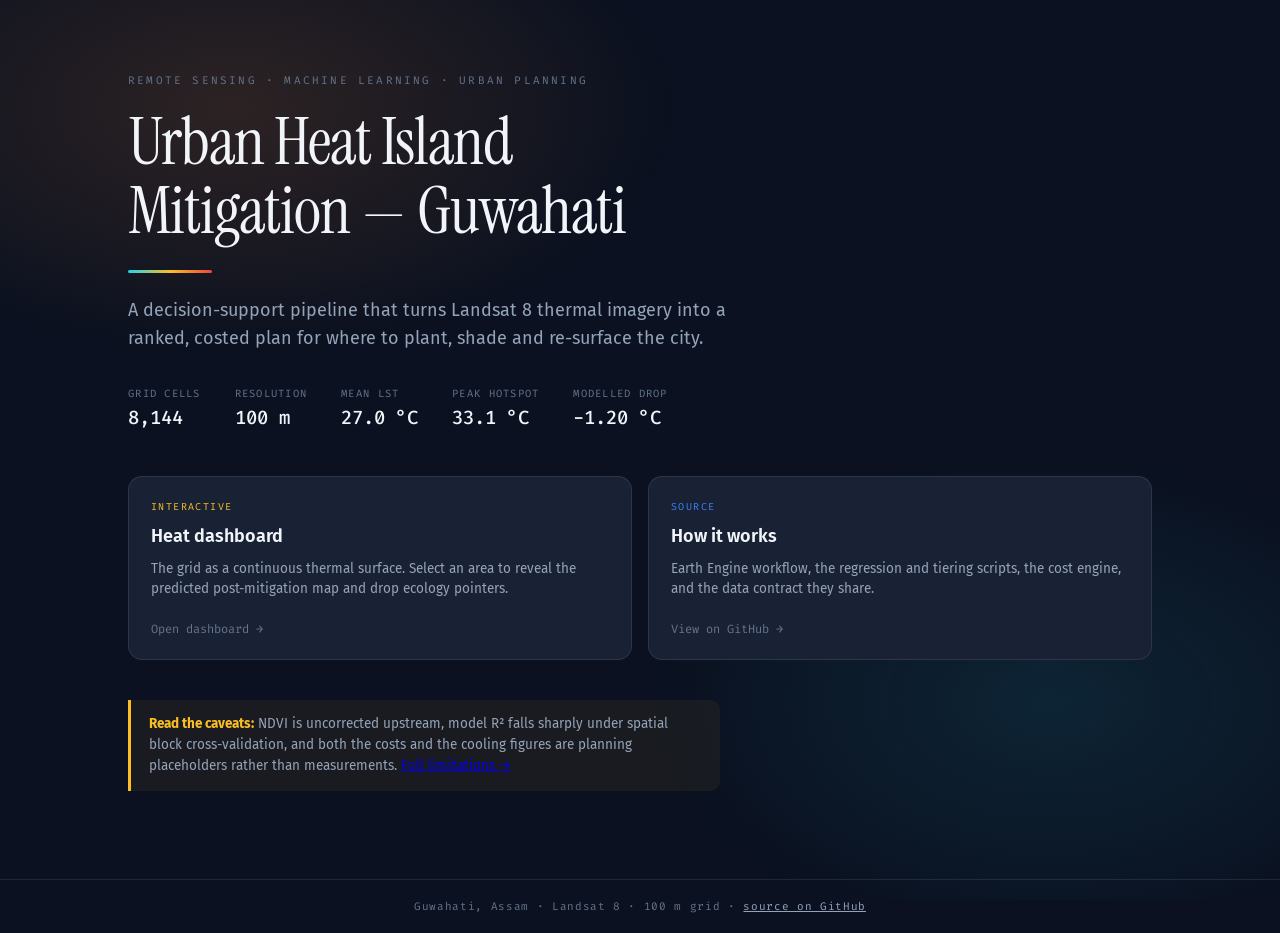
==== index.html @ 8e6ba443 "Remove the presentation module Deletes presentation/ (deck, architecture diagram and screenshots, ~4" ====
<!DOCTYPE html>
<html lang="en">
<head>
<meta charset="UTF-8" />
<meta name="viewport" content="width=device-width, initial-scale=1" />
<title>Urban Heat Island Mitigation — Guwahati</title>
<meta name="description" content="Turning Landsat thermal imagery into a ranked, costed cooling plan for Guwahati, Assam." />
<link rel="icon" href="data:image/svg+xml,%3Csvg xmlns='http://www.w3.org/2000/svg' viewBox='0 0 32 32'%3E%3Ccircle cx='16' cy='16' r='13' fill='%23FB923C'/%3E%3Ccircle cx='16' cy='16' r='7' fill='%23EF4444'/%3E%3C/svg%3E" />
<link rel="preconnect" href="https://fonts.googleapis.com" />
<link rel="preconnect" href="https://fonts.gstatic.com" crossorigin />
<link href="https://fonts.googleapis.com/css2?family=Instrument+Serif&family=Fira+Code:wght@400;500&family=Fira+Sans:wght@300;400;500;600&display=swap" rel="stylesheet" />
<style>
:root {
  --bg: #0B1120; --surface: #131C2E; --surface-2: #192134;
  --border: rgba(255,255,255,.09); --border-2: rgba(255,255,255,.18);
  --fg: #F1F5F9; --muted: #94A3B8; --dim: #64748B;
  --accent: #FBBF24; --cool: #34D399; --primary: #3B82F6;
}
* { box-sizing: border-box; margin: 0; padding: 0; }
body {
  background: var(--bg);
  color: var(--fg);
  font-family: 'Fira Sans', system-ui, sans-serif;
  line-height: 1.55;
  min-height: 100vh;
  display: flex;
  flex-direction: column;
}
.glow {
  position: fixed; inset: 0; z-index: 0; pointer-events: none;
  background:
    radial-gradient(50% 40% at 18% 12%, rgba(251,146,60,.14), transparent 70%),
    radial-gradient(45% 40% at 82% 78%, rgba(34,211,238,.10), transparent 70%);
}
main { position: relative; z-index: 1; flex: 1; width: 100%; max-width: 1080px; margin: 0 auto; padding: 72px 28px 40px; }
.eyebrow {
  font-family: 'Fira Code', monospace; font-size: 11px; letter-spacing: .2em;
  text-transform: uppercase; color: var(--dim); margin-bottom: 18px;
}
h1 { font-family: 'Instrument Serif', Georgia, serif; font-weight: 400; font-size: clamp(38px, 6vw, 66px); line-height: 1.05; letter-spacing: -.015em; }
.rule { width: 84px; height: 3px; border-radius: 2px; margin: 24px 0; background: linear-gradient(90deg, #22D3EE, var(--accent), #EF4444); }
.lead { color: var(--muted); font-size: clamp(15px, 1.6vw, 18px); max-width: 66ch; }

.stats { display: flex; flex-wrap: wrap; gap: 34px; margin: 34px 0 44px; }
.stats div span { display: block; font-family: 'Fira Code', monospace; font-size: 10.5px; letter-spacing: .12em; text-transform: uppercase; color: var(--dim); }
.stats div b { font-family: 'Fira Code', monospace; font-size: 19px; font-weight: 500; }

.cards { display: grid; grid-template-columns: repeat(auto-fit, minmax(260px, 1fr)); gap: 16px; }
a.card {
  display: flex; flex-direction: column; gap: 8px;
  background: var(--surface-2); border: 1px solid var(--border);
  border-radius: 14px; padding: 22px 22px 20px;
  text-decoration: none; color: inherit;
  transition: border-color .2s ease, background .2s ease, transform .2s ease;
}
a.card:hover { border-color: var(--border-2); background: #1F2A40; transform: translateY(-2px); }
a.card:focus-visible { outline: 2px solid var(--accent); outline-offset: 3px; }
.card .tag {
  font-family: 'Fira Code', monospace; font-size: 10px; letter-spacing: .14em;
  text-transform: uppercase; color: var(--accent);
}
.card.b .tag { color: var(--primary); }
.card.c .tag { color: var(--cool); }
.card h2 { font-size: 18px; font-weight: 600; }
.card p { color: var(--muted); font-size: 13.5px; }
.card .go { margin-top: auto; padding-top: 12px; font-family: 'Fira Code', monospace; font-size: 12px; color: var(--dim); }
a.card:hover .go { color: var(--fg); }

.note {
  margin-top: 40px; border-left: 3px solid var(--accent);
  background: rgba(251,191,36,.06); border-radius: 0 10px 10px 0;
  padding: 14px 18px; font-size: 13.5px; color: var(--muted); max-width: 74ch;
}
.note b { color: var(--accent); }

footer {
  position: relative; z-index: 1;
  border-top: 1px solid var(--border); margin-top: 48px;
  padding: 18px 28px; text-align: center;
  font-family: 'Fira Code', monospace; font-size: 11px; color: var(--dim); letter-spacing: .06em;
}
footer a { color: var(--muted); }

@media (max-width: 620px) { main { padding: 44px 20px 32px; } .stats { gap: 22px; } }
@media (prefers-reduced-motion: reduce) { * { transition: none !important; } }
</style>
</head>
<body>
<div class="glow"></div>

<main>
  <p class="eyebrow">Remote sensing · Machine learning · Urban planning</p>
  <h1>Urban Heat Island<br/>Mitigation — Guwahati</h1>
  <div class="rule"></div>
  <p class="lead">A decision-support pipeline that turns Landsat&nbsp;8 thermal imagery into a ranked, costed plan for where to plant, shade and re-surface the city.</p>

  <div class="stats">
    <div><span>Grid cells</span><b>8,144</b></div>
    <div><span>Resolution</span><b>100 m</b></div>
    <div><span>Mean LST</span><b>27.0 °C</b></div>
    <div><span>Peak hotspot</span><b>33.1 °C</b></div>
    <div><span>Modelled drop</span><b>−1.20 °C</b></div>
  </div>

  <div class="cards">
    <a class="card" href="/frontend/">
      <span class="tag">Interactive</span>
      <h2>Heat dashboard</h2>
      <p>The grid as a continuous thermal surface. Select an area to reveal the predicted post-mitigation map and drop ecology pointers.</p>
      <span class="go">Open dashboard →</span>
    </a>

    <a class="card b" href="https://github.com/ankamteja/urban-heat-island-mitigation-simulation">
      <span class="tag">Source</span>
      <h2>How it works</h2>
      <p>Earth Engine workflow, the regression and tiering scripts, the cost engine, and the data contract they share.</p>
      <span class="go">View on GitHub →</span>
    </a>
  </div>

  <p class="note"><b>Read the caveats:</b> NDVI is uncorrected upstream, model R² falls sharply under spatial block cross-validation, and both the costs and the cooling figures are planning placeholders rather than measurements. <a href="https://github.com/ankamteja/urban-heat-island-mitigation-simulation/blob/main/docs/08-limitations.md">Full limitations →</a></p>
</main>

<footer>
  Guwahati, Assam · Landsat 8 · 100 m grid ·
  <a href="https://github.com/ankamteja/urban-heat-island-mitigation-simulation">source on GitHub</a>
</footer>
</body>
</html>
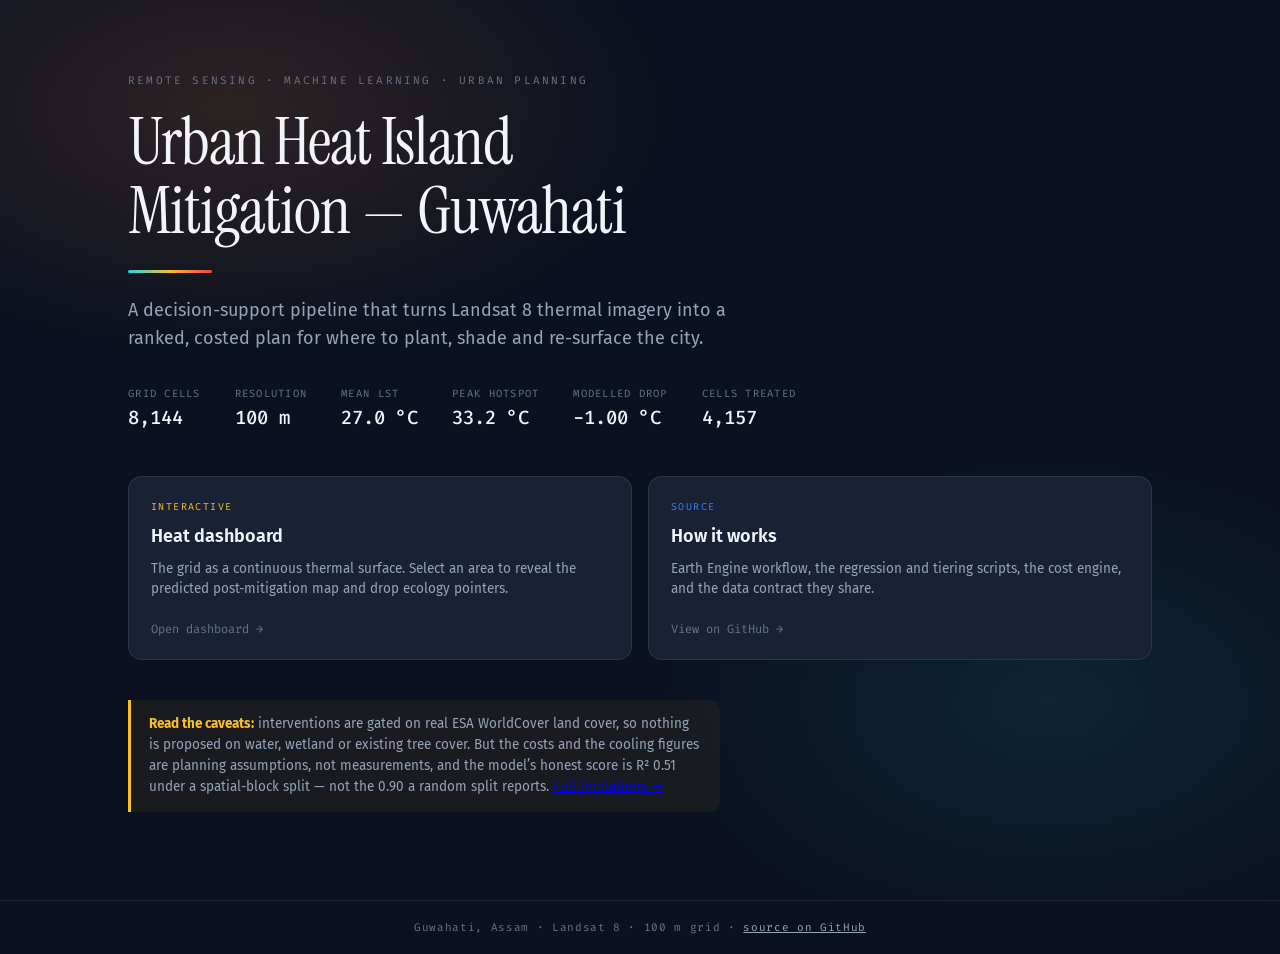
==== commit 8d1af8fb: "Correct stale figures and caveats on the landing page The landing page still warned that NDVI was un" ====
--- a/index.html
+++ b/index.html
@@ -98,8 +98,9 @@
     <div><span>Grid cells</span><b>8,144</b></div>
     <div><span>Resolution</span><b>100 m</b></div>
     <div><span>Mean LST</span><b>27.0 °C</b></div>
-    <div><span>Peak hotspot</span><b>33.1 °C</b></div>
-    <div><span>Modelled drop</span><b>−1.20 °C</b></div>
+    <div><span>Peak hotspot</span><b>33.2 °C</b></div>
+    <div><span>Modelled drop</span><b>−1.00 °C</b></div>
+    <div><span>Cells treated</span><b>4,157</b></div>
   </div>
 
   <div class="cards">
@@ -118,7 +119,7 @@
     </a>
   </div>
 
-  <p class="note"><b>Read the caveats:</b> NDVI is uncorrected upstream, model R² falls sharply under spatial block cross-validation, and both the costs and the cooling figures are planning placeholders rather than measurements. <a href="https://github.com/ankamteja/urban-heat-island-mitigation-simulation/blob/main/docs/08-limitations.md">Full limitations →</a></p>
+  <p class="note"><b>Read the caveats:</b> interventions are gated on real ESA WorldCover land cover, so nothing is proposed on water, wetland or existing tree cover. But the costs and the cooling figures are planning assumptions, not measurements, and the model’s honest score is R² 0.51 under a spatial-block split — not the 0.90 a random split reports. <a href="https://github.com/ankamteja/urban-heat-island-mitigation-simulation/blob/main/docs/08-limitations.md">Full limitations →</a></p>
 </main>
 
 <footer>
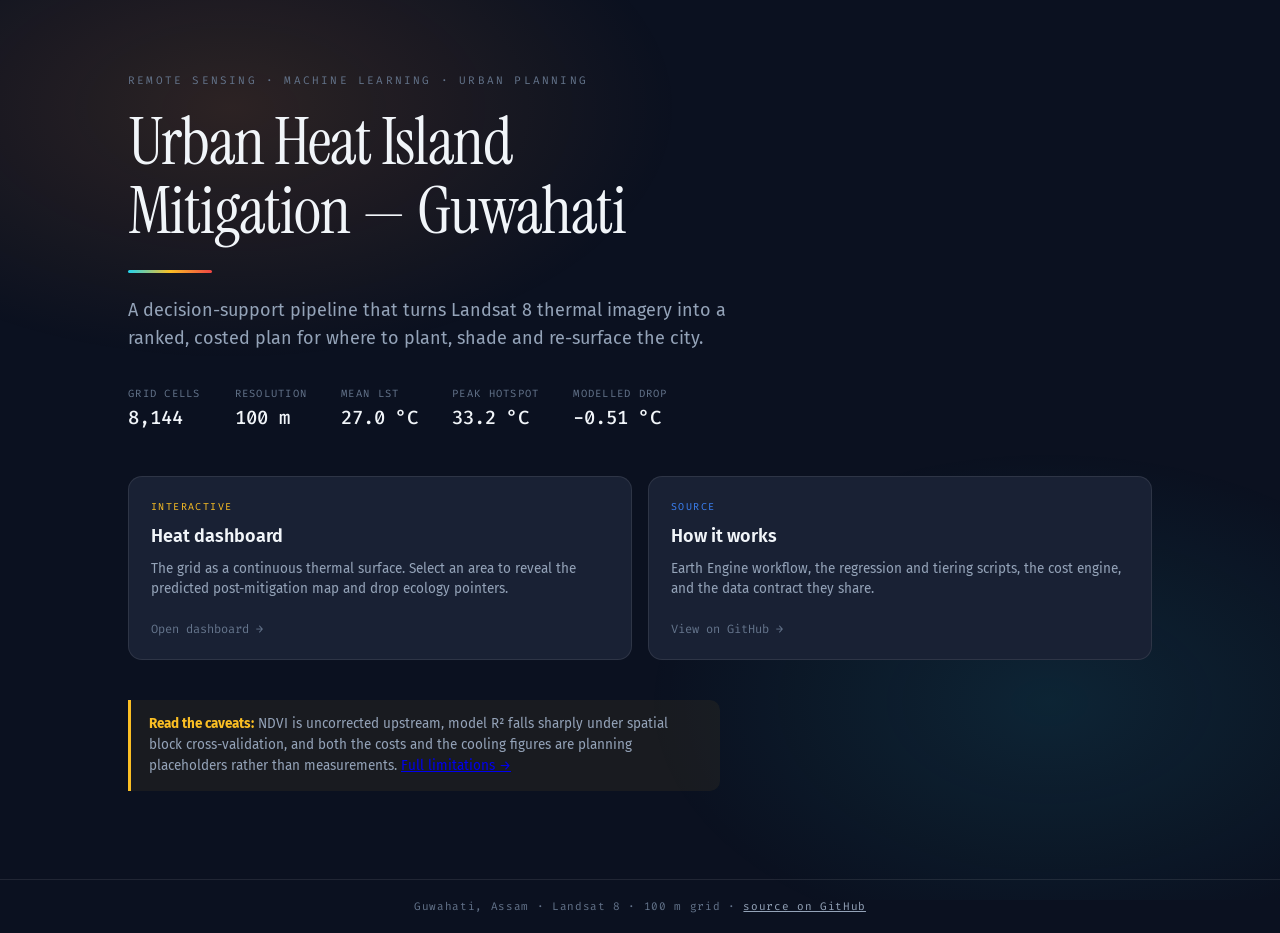
==== commit e860cd44: "Correct landing figures for the re-run pipeline Peak hotspot 33.1 -> 33.2 C and modelled mean drop -" ====
--- a/index.html
+++ b/index.html
@@ -99,8 +99,7 @@
     <div><span>Resolution</span><b>100 m</b></div>
     <div><span>Mean LST</span><b>27.0 °C</b></div>
     <div><span>Peak hotspot</span><b>33.2 °C</b></div>
-    <div><span>Modelled drop</span><b>−1.00 °C</b></div>
-    <div><span>Cells treated</span><b>4,157</b></div>
+    <div><span>Modelled drop</span><b>−0.51 °C</b></div>
   </div>
 
   <div class="cards">
@@ -119,7 +118,7 @@
     </a>
   </div>
 
-  <p class="note"><b>Read the caveats:</b> interventions are gated on real ESA WorldCover land cover, so nothing is proposed on water, wetland or existing tree cover. But the costs and the cooling figures are planning assumptions, not measurements, and the model’s honest score is R² 0.51 under a spatial-block split — not the 0.90 a random split reports. <a href="https://github.com/ankamteja/urban-heat-island-mitigation-simulation/blob/main/docs/08-limitations.md">Full limitations →</a></p>
+  <p class="note"><b>Read the caveats:</b> NDVI is uncorrected upstream, model R² falls sharply under spatial block cross-validation, and both the costs and the cooling figures are planning placeholders rather than measurements. <a href="https://github.com/ankamteja/urban-heat-island-mitigation-simulation/blob/main/docs/08-limitations.md">Full limitations →</a></p>
 </main>
 
 <footer>
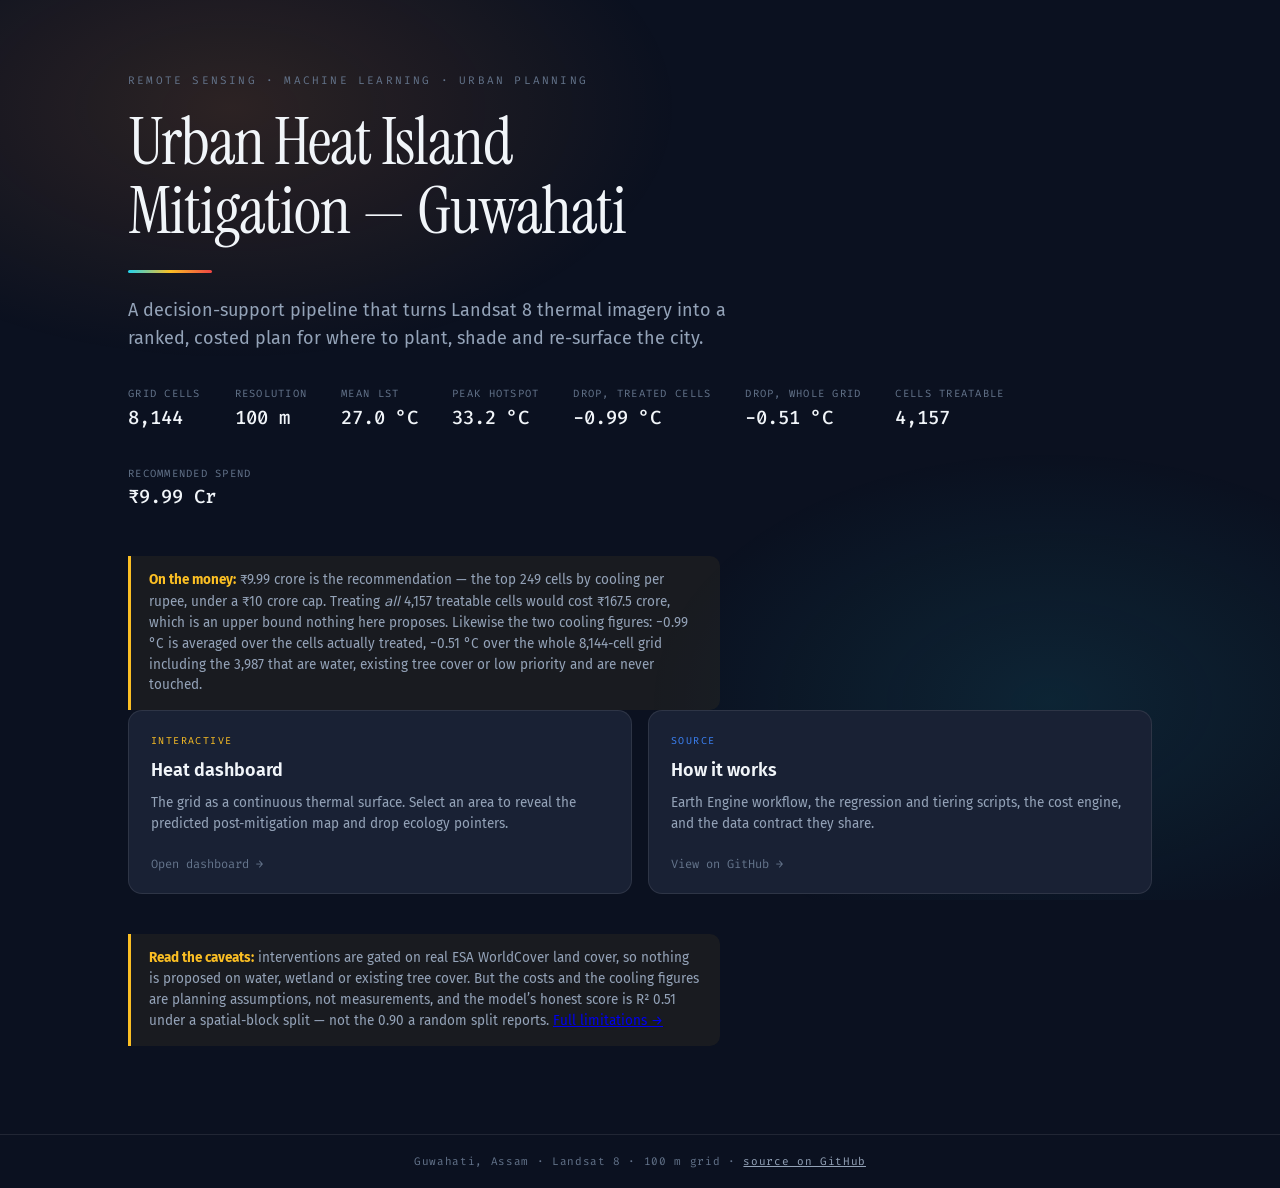
==== commit adef8360: "Split the landing page's cooling and cost figures by denominator The hero stats showed a single '-1." ====
--- a/index.html
+++ b/index.html
@@ -99,8 +99,18 @@
     <div><span>Resolution</span><b>100 m</b></div>
     <div><span>Mean LST</span><b>27.0 °C</b></div>
     <div><span>Peak hotspot</span><b>33.2 °C</b></div>
-    <div><span>Modelled drop</span><b>−0.51 °C</b></div>
+    <div><span>Drop, treated cells</span><b>−0.99 °C</b></div>
+    <div><span>Drop, whole grid</span><b>−0.51 °C</b></div>
+    <div><span>Cells treatable</span><b>4,157</b></div>
+    <div><span>Recommended spend</span><b>₹9.99 Cr</b></div>
   </div>
+
+  <p class="note"><b>On the money:</b> ₹9.99 crore is the recommendation — the top
+  249 cells by cooling per rupee, under a ₹10 crore cap. Treating <i>all</i> 4,157
+  treatable cells would cost ₹167.5 crore, which is an upper bound nothing here
+  proposes. Likewise the two cooling figures: −0.99 °C is averaged over the cells
+  actually treated, −0.51 °C over the whole 8,144-cell grid including the 3,987
+  that are water, existing tree cover or low priority and are never touched.</p>
 
   <div class="cards">
     <a class="card" href="/frontend/">
@@ -118,7 +128,7 @@
     </a>
   </div>
 
-  <p class="note"><b>Read the caveats:</b> NDVI is uncorrected upstream, model R² falls sharply under spatial block cross-validation, and both the costs and the cooling figures are planning placeholders rather than measurements. <a href="https://github.com/ankamteja/urban-heat-island-mitigation-simulation/blob/main/docs/08-limitations.md">Full limitations →</a></p>
+  <p class="note"><b>Read the caveats:</b> interventions are gated on real ESA WorldCover land cover, so nothing is proposed on water, wetland or existing tree cover. But the costs and the cooling figures are planning assumptions, not measurements, and the model’s honest score is R² 0.51 under a spatial-block split — not the 0.90 a random split reports. <a href="https://github.com/ankamteja/urban-heat-island-mitigation-simulation/blob/main/docs/08-limitations.md">Full limitations →</a></p>
 </main>
 
 <footer>
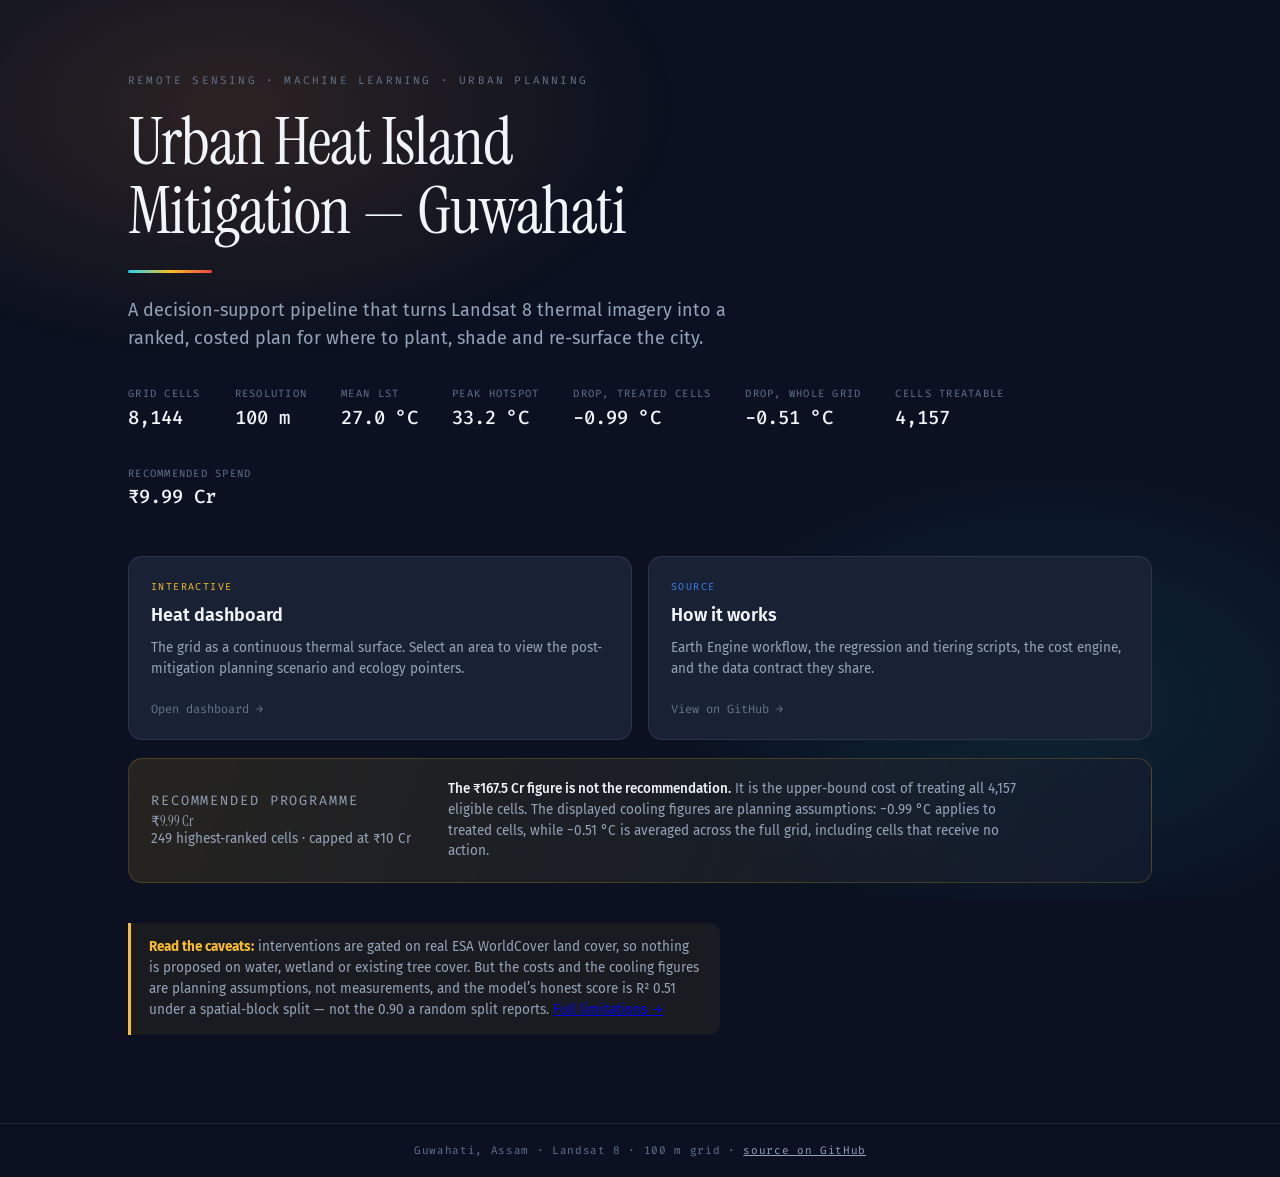
==== commit d559afa6: "Refine landing page budget context" ====
--- a/index.html
+++ b/index.html
@@ -66,6 +66,21 @@
 .card .go { margin-top: auto; padding-top: 12px; font-family: 'Fira Code', monospace; font-size: 12px; color: var(--dim); }
 a.card:hover .go { color: var(--fg); }
 
+.budget-context {
+  display: grid; grid-template-columns: minmax(180px, .8fr) minmax(0, 2fr);
+  gap: 24px; align-items: center; margin: 18px 0 0;
+  background: linear-gradient(110deg, rgba(251,191,36,.11), rgba(19,28,46,.78));
+  border: 1px solid rgba(251,191,36,.20); border-radius: 14px; padding: 20px 22px;
+}
+.budget-kicker {
+  font-family: 'Fira Code', monospace; font-size: 10px; letter-spacing: .14em;
+  text-transform: uppercase; color: var(--accent); margin-bottom: 3px;
+}
+.budget-value { font-family: 'Instrument Serif', Georgia, serif; font-size: 34px; line-height: 1.05; }
+.budget-label { color: var(--muted); font-size: 12.5px; }
+.budget-context p { color: var(--muted); font-size: 13.5px; max-width: 72ch; }
+.budget-context strong { color: var(--fg); font-weight: 500; }
+
 .note {
   margin-top: 40px; border-left: 3px solid var(--accent);
   background: rgba(251,191,36,.06); border-radius: 0 10px 10px 0;
@@ -81,7 +96,10 @@
 }
 footer a { color: var(--muted); }
 
-@media (max-width: 620px) { main { padding: 44px 20px 32px; } .stats { gap: 22px; } }
+@media (max-width: 620px) {
+  main { padding: 44px 20px 32px; } .stats { gap: 22px; }
+  .budget-context { grid-template-columns: 1fr; gap: 10px; }
+}
 @media (prefers-reduced-motion: reduce) { * { transition: none !important; } }
 </style>
 </head>
@@ -105,18 +123,11 @@
     <div><span>Recommended spend</span><b>₹9.99 Cr</b></div>
   </div>
 
-  <p class="note"><b>On the money:</b> ₹9.99 crore is the recommendation — the top
-  249 cells by cooling per rupee, under a ₹10 crore cap. Treating <i>all</i> 4,157
-  treatable cells would cost ₹167.5 crore, which is an upper bound nothing here
-  proposes. Likewise the two cooling figures: −0.99 °C is averaged over the cells
-  actually treated, −0.51 °C over the whole 8,144-cell grid including the 3,987
-  that are water, existing tree cover or low priority and are never touched.</p>
-
   <div class="cards">
     <a class="card" href="/frontend/">
       <span class="tag">Interactive</span>
       <h2>Heat dashboard</h2>
-      <p>The grid as a continuous thermal surface. Select an area to reveal the predicted post-mitigation map and drop ecology pointers.</p>
+      <p>The grid as a continuous thermal surface. Select an area to view the post-mitigation planning scenario and ecology pointers.</p>
       <span class="go">Open dashboard →</span>
     </a>
 
@@ -128,6 +139,18 @@
     </a>
   </div>
 
+  <section class="budget-context" aria-label="Budget context">
+    <div>
+      <p class="budget-kicker">Recommended programme</p>
+      <p class="budget-value">₹9.99 Cr</p>
+      <p class="budget-label">249 highest-ranked cells · capped at ₹10 Cr</p>
+    </div>
+    <p><strong>The ₹167.5 Cr figure is not the recommendation.</strong> It is the
+      upper-bound cost of treating all 4,157 eligible cells. The displayed cooling
+      figures are planning assumptions: −0.99 °C applies to treated cells, while
+      −0.51 °C is averaged across the full grid, including cells that receive no action.</p>
+  </section>
+
   <p class="note"><b>Read the caveats:</b> interventions are gated on real ESA WorldCover land cover, so nothing is proposed on water, wetland or existing tree cover. But the costs and the cooling figures are planning assumptions, not measurements, and the model’s honest score is R² 0.51 under a spatial-block split — not the 0.90 a random split reports. <a href="https://github.com/ankamteja/urban-heat-island-mitigation-simulation/blob/main/docs/08-limitations.md">Full limitations →</a></p>
 </main>
 
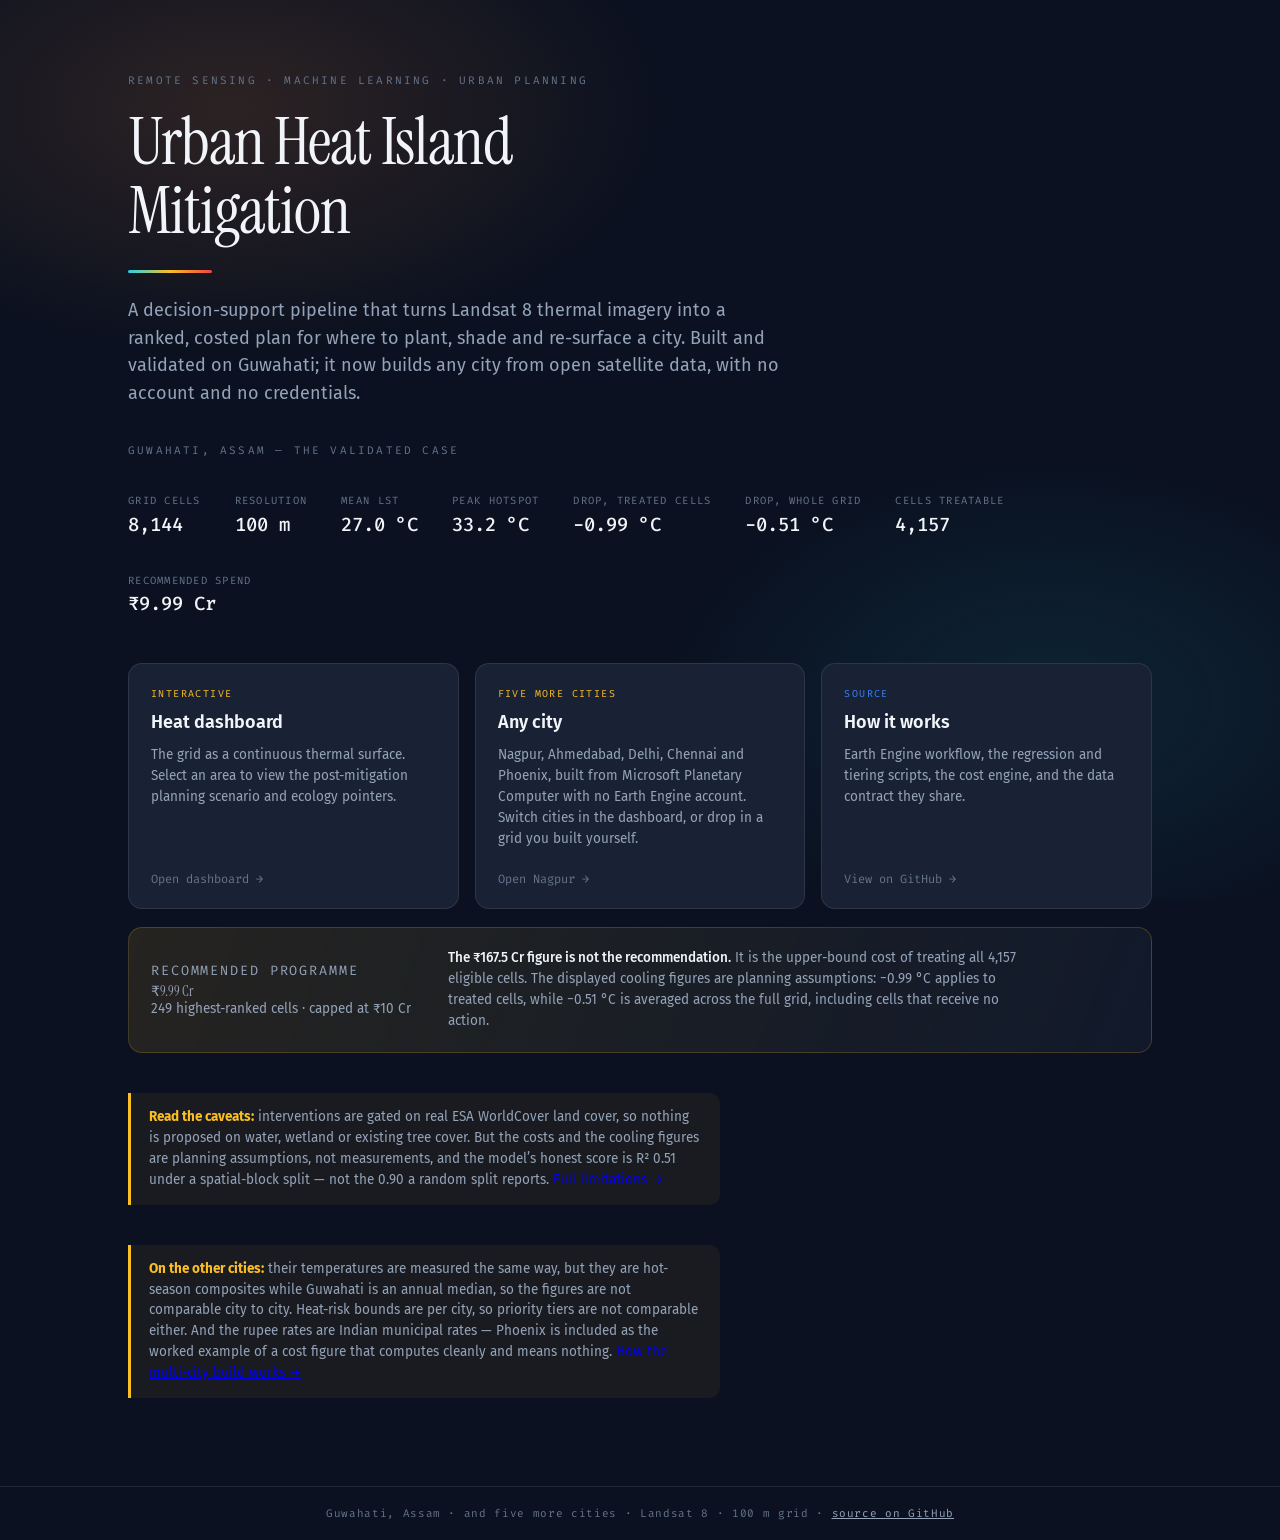
==== commit e8308c60: "Document the multi-city build and what does not transfer between cities New docs/12-multi-city.md: t" ====
--- a/index.html
+++ b/index.html
@@ -3,8 +3,8 @@
 <head>
 <meta charset="UTF-8" />
 <meta name="viewport" content="width=device-width, initial-scale=1" />
-<title>Urban Heat Island Mitigation — Guwahati</title>
-<meta name="description" content="Turning Landsat thermal imagery into a ranked, costed cooling plan for Guwahati, Assam." />
+<title>Urban Heat Island Mitigation — Guwahati and five more cities</title>
+<meta name="description" content="Turning Landsat thermal imagery into a ranked, costed cooling plan — for Guwahati, and for any city you point it at." />
 <link rel="icon" href="data:image/svg+xml,%3Csvg xmlns='http://www.w3.org/2000/svg' viewBox='0 0 32 32'%3E%3Ccircle cx='16' cy='16' r='13' fill='%23FB923C'/%3E%3Ccircle cx='16' cy='16' r='7' fill='%23EF4444'/%3E%3C/svg%3E" />
 <link rel="preconnect" href="https://fonts.googleapis.com" />
 <link rel="preconnect" href="https://fonts.gstatic.com" crossorigin />
@@ -108,10 +108,11 @@
 
 <main>
   <p class="eyebrow">Remote sensing · Machine learning · Urban planning</p>
-  <h1>Urban Heat Island<br/>Mitigation — Guwahati</h1>
+  <h1>Urban Heat Island<br/>Mitigation</h1>
   <div class="rule"></div>
-  <p class="lead">A decision-support pipeline that turns Landsat&nbsp;8 thermal imagery into a ranked, costed plan for where to plant, shade and re-surface the city.</p>
+  <p class="lead">A decision-support pipeline that turns Landsat&nbsp;8 thermal imagery into a ranked, costed plan for where to plant, shade and re-surface a city. Built and validated on Guwahati; it now builds any city from open satellite data, with no account and no credentials.</p>
 
+  <p class="eyebrow" style="margin-top:34px">Guwahati, Assam — the validated case</p>
   <div class="stats">
     <div><span>Grid cells</span><b>8,144</b></div>
     <div><span>Resolution</span><b>100 m</b></div>
@@ -129,6 +130,13 @@
       <h2>Heat dashboard</h2>
       <p>The grid as a continuous thermal surface. Select an area to view the post-mitigation planning scenario and ecology pointers.</p>
       <span class="go">Open dashboard →</span>
+    </a>
+
+    <a class="card" href="/frontend/?city=nagpur">
+      <span class="tag">Five more cities</span>
+      <h2>Any city</h2>
+      <p>Nagpur, Ahmedabad, Delhi, Chennai and Phoenix, built from Microsoft Planetary Computer with no Earth Engine account. Switch cities in the dashboard, or drop in a grid you built yourself.</p>
+      <span class="go">Open Nagpur →</span>
     </a>
 
     <a class="card b" href="https://github.com/ankamteja/urban-heat-island-mitigation-simulation">
@@ -152,10 +160,12 @@
   </section>
 
   <p class="note"><b>Read the caveats:</b> interventions are gated on real ESA WorldCover land cover, so nothing is proposed on water, wetland or existing tree cover. But the costs and the cooling figures are planning assumptions, not measurements, and the model’s honest score is R² 0.51 under a spatial-block split — not the 0.90 a random split reports. <a href="https://github.com/ankamteja/urban-heat-island-mitigation-simulation/blob/main/docs/08-limitations.md">Full limitations →</a></p>
+
+  <p class="note"><b>On the other cities:</b> their temperatures are measured the same way, but they are hot-season composites while Guwahati is an annual median, so the figures are not comparable city to city. Heat-risk bounds are per city, so priority tiers are not comparable either. And the rupee rates are Indian municipal rates — Phoenix is included as the worked example of a cost figure that computes cleanly and means nothing. <a href="https://github.com/ankamteja/urban-heat-island-mitigation-simulation/blob/main/docs/12-multi-city.md">How the multi-city build works →</a></p>
 </main>
 
 <footer>
-  Guwahati, Assam · Landsat 8 · 100 m grid ·
+  Guwahati, Assam · and five more cities · Landsat 8 · 100 m grid ·
   <a href="https://github.com/ankamteja/urban-heat-island-mitigation-simulation">source on GitHub</a>
 </footer>
 </body>
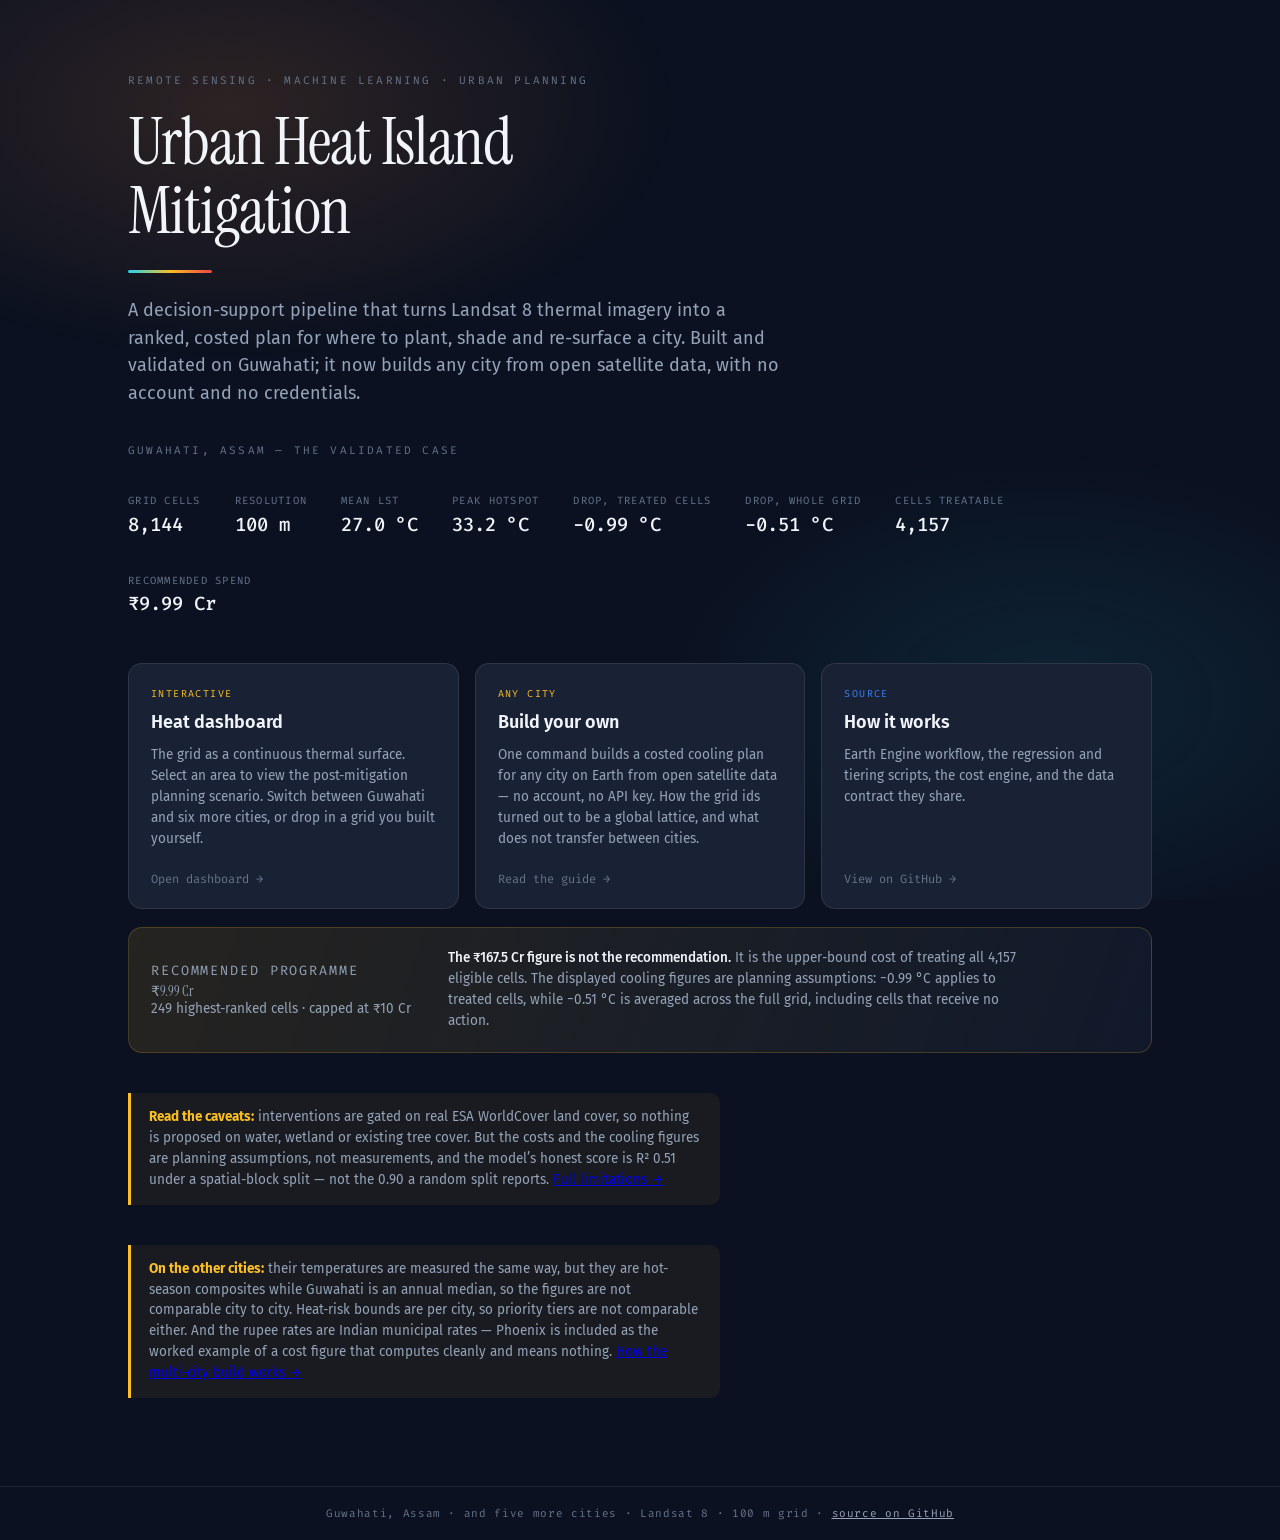
==== commit d97b3d6a: "Refresh the dataset without any credentials The scheduled refresh needed EE_SERVICE_ACCOUNT_JSON, an" ====
--- a/index.html
+++ b/index.html
@@ -128,15 +128,15 @@
     <a class="card" href="/frontend/">
       <span class="tag">Interactive</span>
       <h2>Heat dashboard</h2>
-      <p>The grid as a continuous thermal surface. Select an area to view the post-mitigation planning scenario and ecology pointers.</p>
+      <p>The grid as a continuous thermal surface. Select an area to view the post-mitigation planning scenario. Switch between Guwahati and six more cities, or drop in a grid you built yourself.</p>
       <span class="go">Open dashboard →</span>
     </a>
 
-    <a class="card" href="/frontend/?city=nagpur">
-      <span class="tag">Five more cities</span>
-      <h2>Any city</h2>
-      <p>Nagpur, Ahmedabad, Delhi, Chennai and Phoenix, built from Microsoft Planetary Computer with no Earth Engine account. Switch cities in the dashboard, or drop in a grid you built yourself.</p>
-      <span class="go">Open Nagpur →</span>
+    <a class="card" href="https://github.com/ankamteja/urban-heat-island-mitigation-simulation/blob/main/docs/12-multi-city.md">
+      <span class="tag">Any city</span>
+      <h2>Build your own</h2>
+      <p>One command builds a costed cooling plan for any city on Earth from open satellite data — no account, no API key. How the grid ids turned out to be a global lattice, and what does not transfer between cities.</p>
+      <span class="go">Read the guide →</span>
     </a>
 
     <a class="card b" href="https://github.com/ankamteja/urban-heat-island-mitigation-simulation">
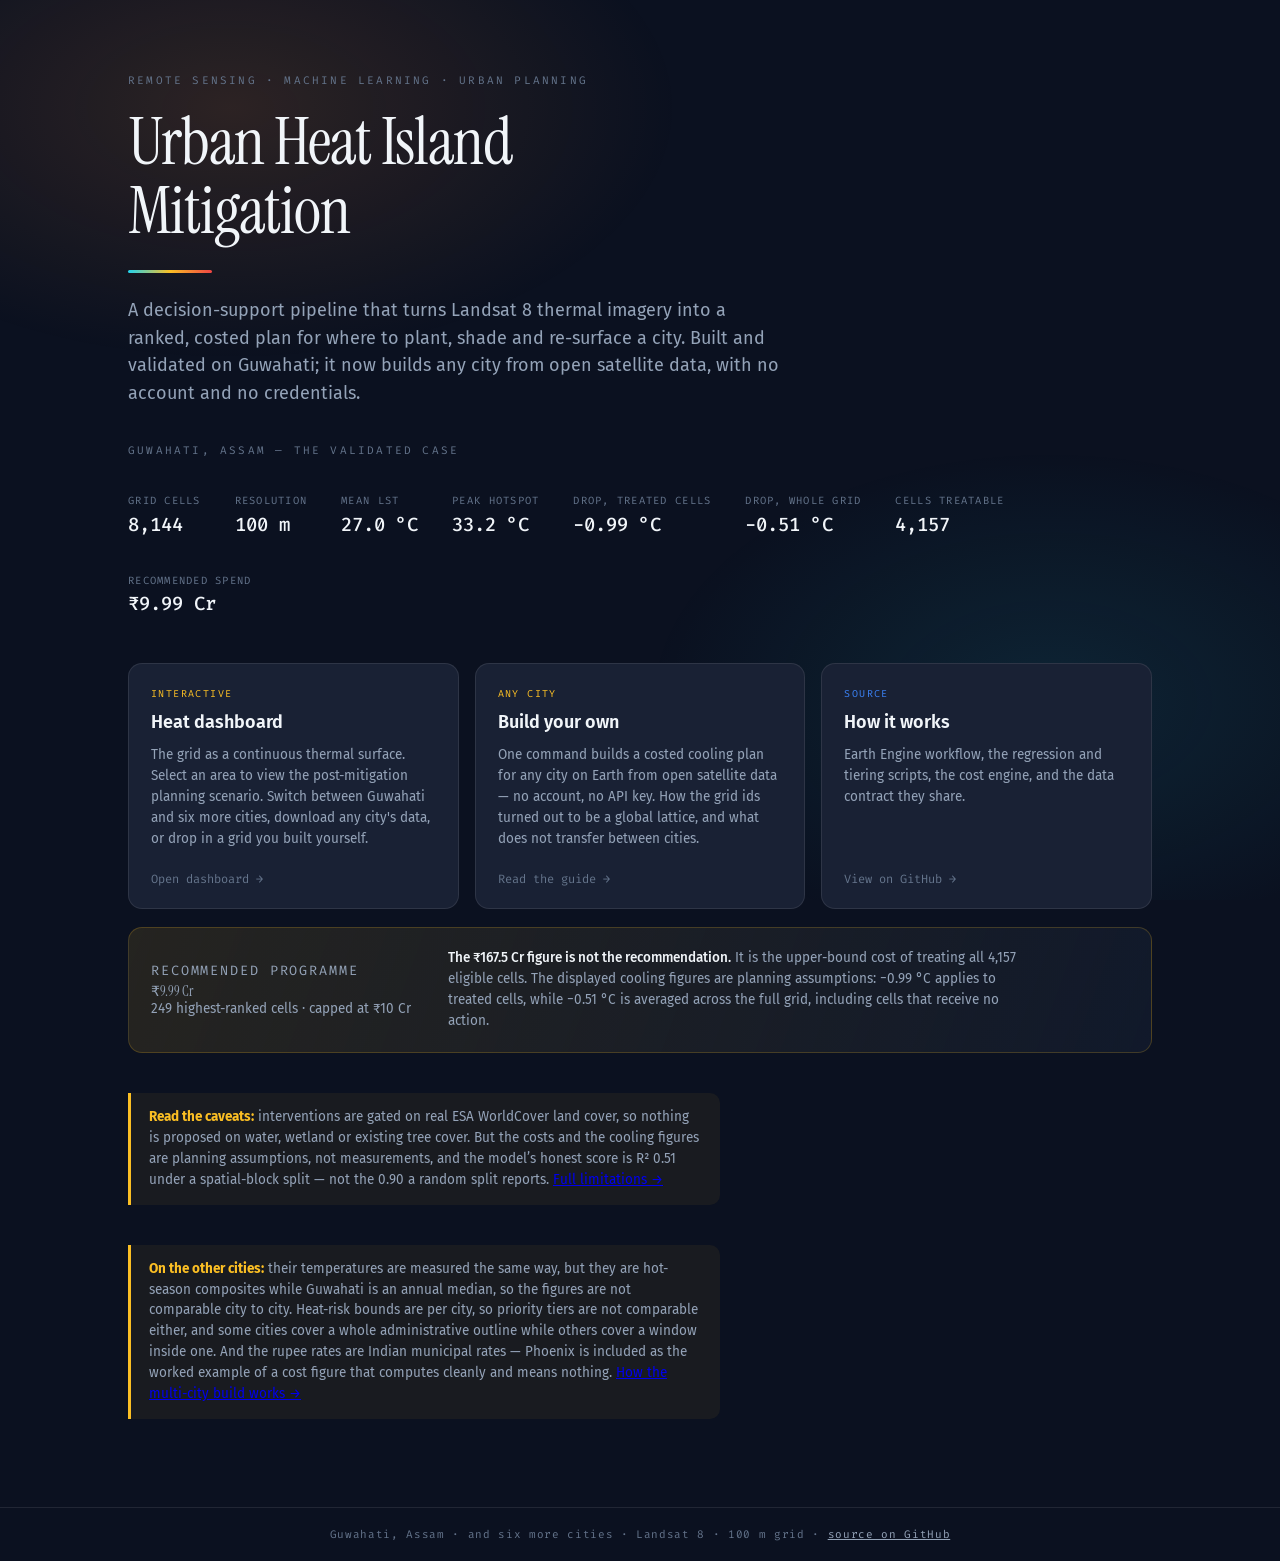
==== commit c06aab84: "Document the clipped cities and pin the study-area contract Rebuilding every city against its admini" ====
--- a/index.html
+++ b/index.html
@@ -3,7 +3,7 @@
 <head>
 <meta charset="UTF-8" />
 <meta name="viewport" content="width=device-width, initial-scale=1" />
-<title>Urban Heat Island Mitigation — Guwahati and five more cities</title>
+<title>Urban Heat Island Mitigation — Guwahati and six more cities</title>
 <meta name="description" content="Turning Landsat thermal imagery into a ranked, costed cooling plan — for Guwahati, and for any city you point it at." />
 <link rel="icon" href="data:image/svg+xml,%3Csvg xmlns='http://www.w3.org/2000/svg' viewBox='0 0 32 32'%3E%3Ccircle cx='16' cy='16' r='13' fill='%23FB923C'/%3E%3Ccircle cx='16' cy='16' r='7' fill='%23EF4444'/%3E%3C/svg%3E" />
 <link rel="preconnect" href="https://fonts.googleapis.com" />
@@ -128,7 +128,7 @@
     <a class="card" href="/frontend/">
       <span class="tag">Interactive</span>
       <h2>Heat dashboard</h2>
-      <p>The grid as a continuous thermal surface. Select an area to view the post-mitigation planning scenario. Switch between Guwahati and six more cities, or drop in a grid you built yourself.</p>
+      <p>The grid as a continuous thermal surface. Select an area to view the post-mitigation planning scenario. Switch between Guwahati and six more cities, download any city's data, or drop in a grid you built yourself.</p>
       <span class="go">Open dashboard →</span>
     </a>
 
@@ -161,11 +161,11 @@
 
   <p class="note"><b>Read the caveats:</b> interventions are gated on real ESA WorldCover land cover, so nothing is proposed on water, wetland or existing tree cover. But the costs and the cooling figures are planning assumptions, not measurements, and the model’s honest score is R² 0.51 under a spatial-block split — not the 0.90 a random split reports. <a href="https://github.com/ankamteja/urban-heat-island-mitigation-simulation/blob/main/docs/08-limitations.md">Full limitations →</a></p>
 
-  <p class="note"><b>On the other cities:</b> their temperatures are measured the same way, but they are hot-season composites while Guwahati is an annual median, so the figures are not comparable city to city. Heat-risk bounds are per city, so priority tiers are not comparable either. And the rupee rates are Indian municipal rates — Phoenix is included as the worked example of a cost figure that computes cleanly and means nothing. <a href="https://github.com/ankamteja/urban-heat-island-mitigation-simulation/blob/main/docs/12-multi-city.md">How the multi-city build works →</a></p>
+  <p class="note"><b>On the other cities:</b> their temperatures are measured the same way, but they are hot-season composites while Guwahati is an annual median, so the figures are not comparable city to city. Heat-risk bounds are per city, so priority tiers are not comparable either, and some cities cover a whole administrative outline while others cover a window inside one. And the rupee rates are Indian municipal rates — Phoenix is included as the worked example of a cost figure that computes cleanly and means nothing. <a href="https://github.com/ankamteja/urban-heat-island-mitigation-simulation/blob/main/docs/12-multi-city.md">How the multi-city build works →</a></p>
 </main>
 
 <footer>
-  Guwahati, Assam · and five more cities · Landsat 8 · 100 m grid ·
+  Guwahati, Assam · and six more cities · Landsat 8 · 100 m grid ·
   <a href="https://github.com/ankamteja/urban-heat-island-mitigation-simulation">source on GitHub</a>
 </footer>
 </body>
